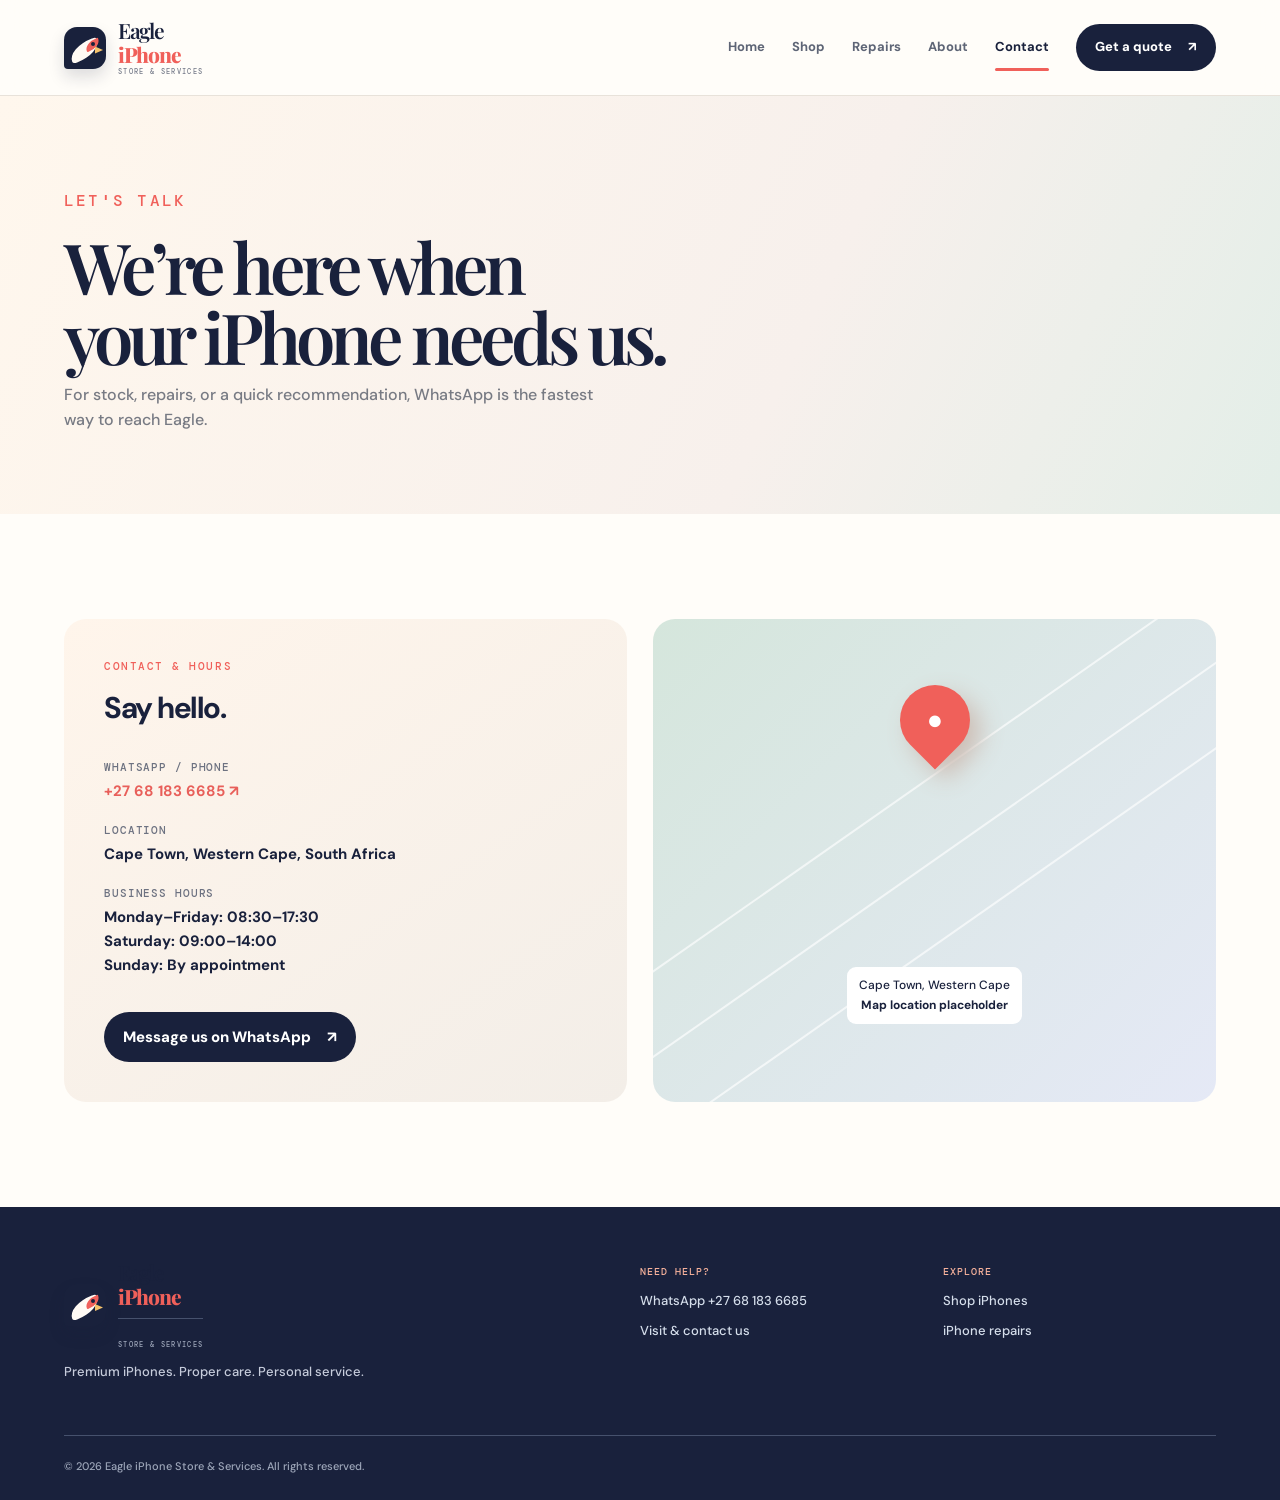
==== contact.html @ 26c49875 "first commit" ====
<!doctype html><html lang="en"><head><meta charset="utf-8"><meta name="viewport" content="width=device-width,initial-scale=1"><meta name="description" content="Contact Eagle iPhone Store & Services on WhatsApp or visit our Johannesburg location."><title>Contact Eagle | Eagle iPhone Store</title><link rel="stylesheet" href="styles.css"></head><body data-page="contact"><div id="header"></div><main><section class="page-hero"><div class="page-hero-inner"><p class="kicker" style="color:var(--blue)">Let's talk</p><h1>We’re here when<br>your iPhone needs us.</h1><p>For stock, repairs, or a quick recommendation, WhatsApp is the fastest way to reach Eagle.</p></div></section><section class="section"><div class="section-inner contact-grid"><article class="contact-card"><p class="kicker" style="color:var(--blue)">Contact & hours</p><h2>Say hello.</h2><dl><dt>WHATSAPP / PHONE</dt><dd><a href="https://wa.me/27681836685" target="_blank" rel="noopener"><span data-phone></span> ↗</a></dd><dt>LOCATION</dt><dd>Johannesburg, Gauteng, South Africa</dd><dt>BUSINESS HOURS</dt><dd>Monday–Friday: 08:30–17:30<br>Saturday: 09:00–14:00<br>Sunday: By appointment</dd></dl><a class="button" style="margin-top:30px" href="https://wa.me/27681836685" target="_blank" rel="noopener">Message us on WhatsApp <span>↗</span></a></article><div class="map-placeholder" role="img" aria-label="Map location placeholder for Eagle iPhone Store in Johannesburg"><div class="pin"><span>●</span></div><p>Johannesburg, Gauteng<br><strong>Map location placeholder</strong></p></div></div></section></main><div id="footer"></div><script src="site-data.js"></script><script src="app.js"></script></body></html>
---- styles.css ----
@import url('https://fonts.googleapis.com/css2?family=DM+Mono:wght@400;500&family=Manrope:wght@400;500;600;700;800&display=swap');
:root{--ink:#07111f;--navy:#0b1b32;--blue:#126cf3;--aqua:#5df0df;--cloud:#f3f6fa;--muted:#687388;--line:#dfe6ef;--white:#fff;--radius:24px;--shadow:0 18px 50px rgba(6,25,53,.1)}*{box-sizing:border-box}html{scroll-behavior:smooth}body{margin:0;background:var(--white);color:var(--ink);font:500 15px/1.6 Manrope,Arial,sans-serif}a{color:inherit;text-decoration:none}img{display:block;max-width:100%}button,select,input,textarea{font:inherit}.site-header{height:82px;display:flex;align-items:center;justify-content:space-between;padding:0 max(5vw,32px);position:sticky;top:0;z-index:10;background:rgba(255,255,255,.9);backdrop-filter:blur(18px);border-bottom:1px solid rgba(223,230,239,.75)}.brand{display:flex;align-items:center;gap:10px;font:800 15px/1 Manrope;letter-spacing:.08em}.brand b{color:var(--blue);font-weight:800}.brand-mark{display:grid;place-items:center;width:30px;height:30px;background:var(--ink);color:var(--white);border-radius:9px;font-weight:800;letter-spacing:0}.site-nav{display:flex;align-items:center;gap:26px;color:#506074;font-size:13px;font-weight:700}.site-nav>a:not(.nav-quote){padding:29px 0;position:relative}.site-nav>a.active{color:var(--ink)}.site-nav>a.active:after{content:"";position:absolute;height:2px;left:0;right:0;bottom:20px;background:var(--blue)}.nav-quote,.button{background:var(--blue);color:#fff;border:0;padding:12px 17px;border-radius:11px;font-weight:800;display:inline-flex;gap:16px;align-items:center;transition:.25s transform,.25s box-shadow}.nav-quote:hover,.button:hover{transform:translateY(-2px);box-shadow:0 11px 22px rgba(18,108,243,.27)}.nav-toggle{display:none;border:0;background:none;font-size:25px}.hero{background:var(--ink);color:#fff;min-height:650px;position:relative;overflow:hidden;padding:clamp(70px,11vw,150px) 5vw}.hero:before{content:"";position:absolute;width:620px;height:620px;border-radius:50%;background:radial-gradient(circle,#126cf3 0,rgba(18,108,243,.12) 38%,transparent 68%);right:-140px;top:-125px}.hero-inner{max-width:1220px;margin:auto;position:relative;display:grid;grid-template-columns:1.05fr .95fr;align-items:center;gap:45px}.hero-copy{max-width:620px}.kicker,.eyebrow{font:500 11px/1.3 'DM Mono',monospace;letter-spacing:.12em;text-transform:uppercase;color:var(--aqua)}h1,h2,h3,p{margin-top:0}h1{font-size:clamp(45px,6.3vw,84px);line-height:1.02;letter-spacing:-.065em;margin:19px 0 23px}h1 em{font-style:normal;color:var(--aqua)}.hero p:not(.kicker){font-size:17px;line-height:1.7;color:#b8c5d6;max-width:500px}.hero-actions{display:flex;gap:12px;flex-wrap:wrap;margin-top:33px}.button.secondary{background:transparent;border:1px solid #4a5a70}.button.secondary:hover{border-color:var(--aqua);box-shadow:none}.hero-visual{height:405px;position:relative}.device{position:absolute;right:7%;top:20px;width:min(285px,65%);height:370px;border:8px solid #1c2d44;border-radius:39px;background:linear-gradient(150deg,#edfcff 0%,#75e6dd 45%,#1677eb 100%);box-shadow:0 30px 60px #020914}.device:before{content:"";position:absolute;width:89px;height:23px;background:#1c2d44;left:50%;transform:translateX(-50%);top:-2px;border-radius:0 0 14px 14px}.device:after{content:"EAGLE";position:absolute;bottom:40px;left:30px;color:#fff;font-size:36px;font-weight:800;letter-spacing:-.1em;opacity:.8}.floating-chip{position:absolute;left:0;bottom:25px;padding:18px 21px;background:rgba(255,255,255,.95);box-shadow:var(--shadow);border-radius:15px;color:var(--ink);font-size:12px}.floating-chip b{display:block;font-size:23px}.section{padding:100px 5vw}.section-inner{max-width:1220px;margin:auto}.section-heading{max-width:610px;margin-bottom:43px}.section-heading h2{font-size:clamp(34px,4vw,54px);line-height:1.06;letter-spacing:-.055em;margin:13px 0}.section-heading p{color:var(--muted);font-size:16px}.product-grid{display:grid;grid-template-columns:repeat(3,1fr);gap:18px}.product-card{border:1px solid var(--line);border-radius:var(--radius);overflow:hidden;background:#fff;transition:.3s transform,.3s box-shadow}.product-card:hover{transform:translateY(-7px);box-shadow:var(--shadow)}.product-image{height:280px;background:#f4f7fa;position:relative;display:grid;place-items:center;overflow:hidden}.product-image img{width:76%;height:76%;object-fit:contain;mix-blend-mode:multiply;transition:transform .4s}.product-card:hover img{transform:scale(1.06)}.condition{position:absolute;top:15px;left:15px;border-radius:30px;padding:6px 10px;background:#fff;color:var(--ink);font:500 10px 'DM Mono',monospace;text-transform:uppercase}.condition.wifionly{background:#fff1d5;color:#885400}.condition.refurbished{background:#e3f9f4;color:#127363}.product-info{padding:20px}.product-info .eyebrow{color:#778398;font-size:10px;margin-bottom:7px}.product-info h3{font-size:20px;letter-spacing:-.04em;margin-bottom:14px}.product-bottom{display:flex;align-items:center;justify-content:space-between}.product-bottom strong{font-size:20px;letter-spacing:-.04em}.product-bottom a,.repair-card a{color:var(--blue);font-size:12px;font-weight:800}.product-bottom span,.repair-card span:not(.repair-icon){font-size:16px}.text-link{font-size:13px;font-weight:800;color:var(--blue)}.center-link{text-align:center;margin-top:35px}.dark-band{background:var(--navy);color:#fff}.highlight-grid{display:grid;grid-template-columns:repeat(3,1fr);gap:20px}.highlight{border-top:1px solid #5c6b7f;padding-top:21px}.highlight .number{color:var(--aqua);font:500 13px 'DM Mono',monospace}.highlight h3{font-size:19px;margin:12px 0 8px}.highlight p{color:#afbdcf;margin:0}.page-hero{padding:91px 5vw 65px;background:var(--cloud)}.page-hero-inner{max-width:1220px;margin:auto}.page-hero h1{font-size:clamp(44px,5.5vw,70px);margin-bottom:10px}.page-hero p{max-width:560px;color:var(--muted);font-size:16px}.shop-controls{display:flex;justify-content:space-between;gap:15px;margin-bottom:28px;flex-wrap:wrap}.filters{display:flex;gap:10px}.filters select{border:1px solid var(--line);border-radius:10px;background:#fff;padding:11px 34px 11px 13px;color:var(--ink);font-size:13px}.repair-grid{display:grid;grid-template-columns:repeat(3,1fr);gap:18px}.repair-card{border:1px solid var(--line);border-radius:20px;padding:28px;transition:.25s}.repair-card:hover{border-color:#9dbff8;box-shadow:var(--shadow);transform:translateY(-4px)}.repair-icon{display:grid;place-items:center;width:44px;height:44px;border-radius:13px;background:#e9f2ff;color:var(--blue);font-size:24px;margin-bottom:25px}.repair-card h3{font-size:19px;letter-spacing:-.04em;margin-bottom:9px}.repair-card p{color:var(--muted);font-size:13px;margin-bottom:21px}.quote-panel{display:grid;grid-template-columns:.84fr 1.16fr;gap:50px;border-radius:28px;padding:clamp(28px,5vw,65px);background:linear-gradient(135deg,#e5f6ff,#f4fbff);position:relative;overflow:hidden}.quote-panel:after{content:"";position:absolute;width:330px;height:330px;border-radius:50%;background:rgba(93,240,223,.32);right:-130px;bottom:-180px}.quote-copy{position:relative;z-index:1}.quote-copy h2{font-size:clamp(32px,3.5vw,47px);line-height:1.06;letter-spacing:-.06em;margin:15px 0}.quote-copy p{color:#52627a}.quote-form{position:relative;z-index:1;background:#fff;border-radius:20px;padding:27px;box-shadow:0 15px 35px rgba(11,45,86,.1)}.form-grid{display:grid;grid-template-columns:1fr 1fr;gap:14px}.field{display:grid;gap:6px;margin-bottom:14px}.field.full{grid-column:1/-1}.field label{font-size:11px;font-weight:800;text-transform:uppercase;letter-spacing:.08em}.field input,.field select,.field textarea{width:100%;border:1px solid #dce4ee;background:#fff;border-radius:9px;padding:11px 12px;color:var(--ink);outline:none}.field textarea{resize:vertical;min-height:82px}.field input:focus,.field select:focus,.field textarea:focus{border-color:var(--blue);box-shadow:0 0 0 3px #e7f0ff}.quote-form .button{width:100%;justify-content:center;cursor:pointer}.form-notice{margin:12px 0 0;text-align:center;color:#167365;font-size:12px;font-weight:800}.about-grid{display:grid;grid-template-columns:1fr 1fr;gap:70px;align-items:center}.story-visual{min-height:390px;border-radius:28px;background:linear-gradient(145deg,#0c203b,#164f97);position:relative;overflow:hidden}.story-visual:before{content:"";position:absolute;width:240px;height:420px;right:20%;top:55px;border:8px solid #2c4e79;border-radius:36px;background:linear-gradient(150deg,#b9ffe9,#0982e5);transform:rotate(12deg);box-shadow:25px 20px 50px rgba(0,0,0,.3)}.story-visual:after{content:"EST.\A 2022";white-space:pre;position:absolute;bottom:32px;left:32px;color:var(--aqua);font:500 13px/1.4 'DM Mono',monospace}.check-list{list-style:none;padding:0;margin:25px 0}.check-list li{margin:12px 0;color:var(--muted)}.check-list li:before{content:"✓";font-weight:800;color:var(--blue);margin-right:10px}.contact-grid{display:grid;grid-template-columns:1fr 1fr;gap:26px}.contact-card,.map-placeholder{border-radius:25px;padding:40px;background:var(--cloud)}.contact-card h2{font-size:30px;letter-spacing:-.05em}.contact-card dl{margin:28px 0 0}.contact-card dt{color:var(--muted);font:500 11px 'DM Mono',monospace;letter-spacing:.08em;margin-top:20px}.contact-card dd{margin:5px 0;font-weight:700}.contact-card dd a{color:var(--blue)}.map-placeholder{background:linear-gradient(135deg,#dbe9ee,#edf4f0);min-height:420px;display:grid;place-items:center;text-align:center;position:relative;overflow:hidden}.map-placeholder:before{content:"";width:160%;height:2px;background:#fff;transform:rotate(-35deg);position:absolute;box-shadow:0 70px 0 #fff,0 -70px 0 #fff;opacity:.65}.pin{z-index:1;width:70px;height:70px;border-radius:50% 50% 50% 0;background:var(--blue);color:#fff;display:grid;place-items:center;font-size:27px;transform:rotate(-45deg);box-shadow:0 15px 25px #aab}.pin span{transform:rotate(45deg)}.map-placeholder p{z-index:1;background:#fff;padding:9px 12px;border-radius:9px;font-size:12px;margin-top:160px}.site-footer{background:#07111f;color:#fff;padding:55px 5vw 25px;display:grid;grid-template-columns:2fr 1fr 1fr;gap:30px}.site-footer p{color:#94a4b9;font-size:13px;margin:14px 0}.site-footer a:not(.brand){display:block;color:#d5deeb;margin:9px 0;font-size:13px}.footer-label{font:500 10px 'DM Mono',monospace!important;letter-spacing:.1em;color:var(--aqua)!important;margin:3px 0 13px!important}.site-footer small{grid-column:1/-1;border-top:1px solid #26364c;padding-top:22px;color:#718197;font-size:11px;margin-top:8px}@media(max-width:780px){.site-header{height:68px;padding:0 22px}.nav-toggle{display:block}.site-nav{display:none;position:absolute;top:68px;left:0;right:0;padding:15px 22px 22px;background:#fff;box-shadow:0 12px 20px #00000010;align-items:stretch;gap:0}.site-nav.open{display:flex;flex-direction:column}.site-nav>a:not(.nav-quote){padding:12px 0}.site-nav>a.active:after{display:none}.nav-quote{margin-top:8px;justify-content:center}.hero{min-height:auto;padding:75px 22px 45px}.hero-inner,.quote-panel,.about-grid,.contact-grid{grid-template-columns:1fr;gap:30px}.hero-visual{height:280px}.device{height:260px;width:185px;right:13%;border-radius:28px}.floating-chip{bottom:10px;padding:13px}.product-grid,.repair-grid{grid-template-columns:repeat(2,1fr);gap:12px}.product-image{height:200px}.product-info{padding:15px}.product-info h3{font-size:17px}.product-bottom{align-items:flex-start;gap:7px;flex-direction:column}.section{padding:65px 22px}.page-hero{padding:64px 22px 48px}.highlight-grid{grid-template-columns:1fr;gap:24px}.quote-panel{padding:25px 18px}.form-grid{grid-template-columns:1fr}.field.full{grid-column:auto}.site-footer{padding:42px 22px 20px;grid-template-columns:1fr 1fr}.site-footer>div:first-child{grid-column:1/-1}.story-visual{min-height:300px}.contact-card,.map-placeholder{padding:28px}.map-placeholder{min-height:280px}}@media(max-width:410px){.product-grid,.repair-grid{grid-template-columns:1fr}.product-image{height:240px}.filters{width:100%;display:grid;grid-template-columns:1fr 1fr}.filters select{min-width:0}}
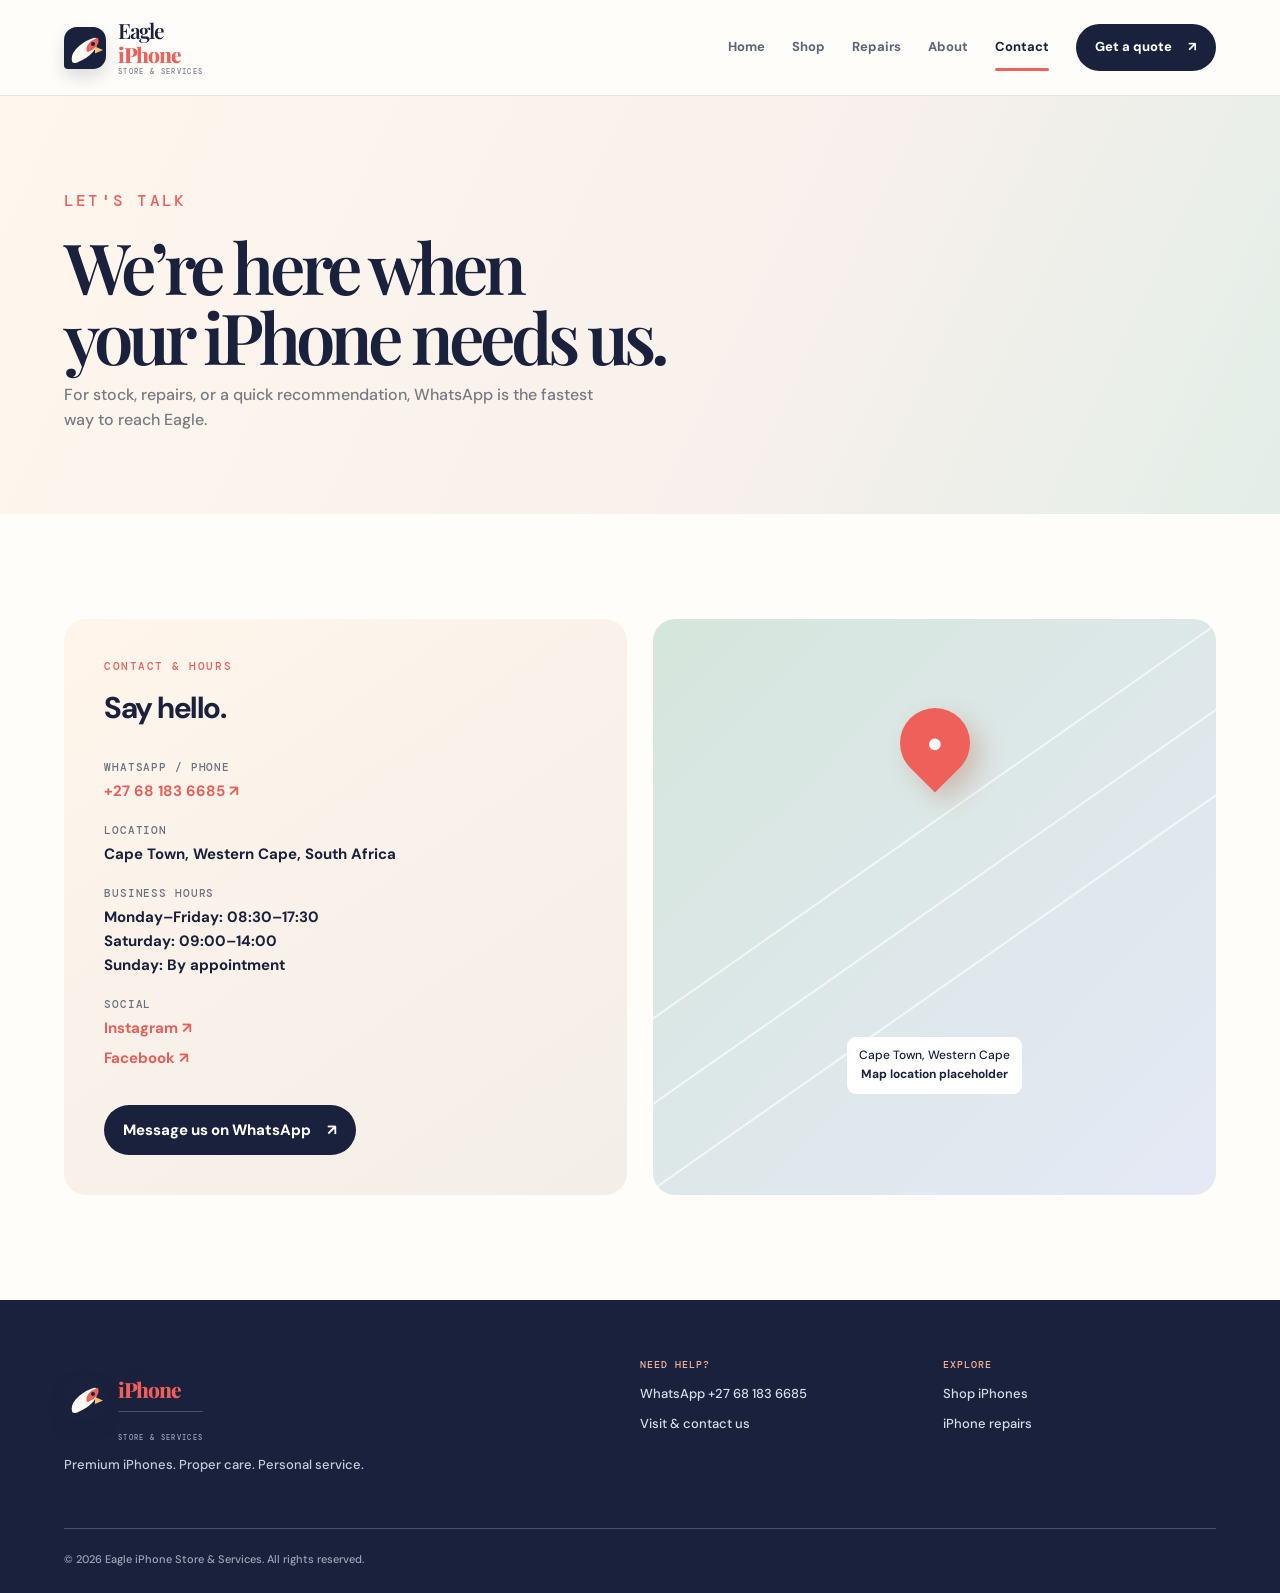
==== commit d0008fa3: "adding the instagram and facebook links and the google sheet link" ====
--- a/contact.html
+++ b/contact.html
@@ -1 +1 @@
-<!doctype html><html lang="en"><head><meta charset="utf-8"><meta name="viewport" content="width=device-width,initial-scale=1"><meta name="description" content="Contact Eagle iPhone Store & Services on WhatsApp or visit our Johannesburg location."><title>Contact Eagle | Eagle iPhone Store</title><link rel="stylesheet" href="styles.css"></head><body data-page="contact"><div id="header"></div><main><section class="page-hero"><div class="page-hero-inner"><p class="kicker" style="color:var(--blue)">Let's talk</p><h1>We’re here when<br>your iPhone needs us.</h1><p>For stock, repairs, or a quick recommendation, WhatsApp is the fastest way to reach Eagle.</p></div></section><section class="section"><div class="section-inner contact-grid"><article class="contact-card"><p class="kicker" style="color:var(--blue)">Contact & hours</p><h2>Say hello.</h2><dl><dt>WHATSAPP / PHONE</dt><dd><a href="https://wa.me/27681836685" target="_blank" rel="noopener"><span data-phone></span> ↗</a></dd><dt>LOCATION</dt><dd>Johannesburg, Gauteng, South Africa</dd><dt>BUSINESS HOURS</dt><dd>Monday–Friday: 08:30–17:30<br>Saturday: 09:00–14:00<br>Sunday: By appointment</dd></dl><a class="button" style="margin-top:30px" href="https://wa.me/27681836685" target="_blank" rel="noopener">Message us on WhatsApp <span>↗</span></a></article><div class="map-placeholder" role="img" aria-label="Map location placeholder for Eagle iPhone Store in Johannesburg"><div class="pin"><span>●</span></div><p>Johannesburg, Gauteng<br><strong>Map location placeholder</strong></p></div></div></section></main><div id="footer"></div><script src="site-data.js"></script><script src="app.js"></script></body></html>
+<!doctype html><html lang="en"><head><meta charset="utf-8"><meta name="viewport" content="width=device-width,initial-scale=1"><meta name="description" content="Contact Eagle iPhone Store & Services on WhatsApp or visit our Johannesburg location."><title>Contact Eagle | Eagle iPhone Store</title><link rel="stylesheet" href="styles.css"></head><body data-page="contact"><div id="header"></div><main><section class="page-hero"><div class="page-hero-inner"><p class="kicker" style="color:var(--blue)">Let's talk</p><h1>We’re here when<br>your iPhone needs us.</h1><p>For stock, repairs, or a quick recommendation, WhatsApp is the fastest way to reach Eagle.</p></div></section><section class="section"><div class="section-inner contact-grid"><article class="contact-card"><p class="kicker" style="color:var(--blue)">Contact & hours</p><h2>Say hello.</h2><dl><dt>WHATSAPP / PHONE</dt><dd><a href="https://wa.me/27681836685" target="_blank" rel="noopener"><span data-phone></span> ↗</a></dd><dt>LOCATION</dt><dd>Johannesburg, Gauteng, South Africa</dd><dt>BUSINESS HOURS</dt><dd>Monday–Friday: 08:30–17:30<br>Saturday: 09:00–14:00<br>Sunday: By appointment</dd><dt>SOCIAL</dt><dd><a href="https://www.instagram.com/katumbaexauce" target="_blank" rel="noopener">Instagram ↗</a></dd><dd style="margin-top:6px"><a href="https://www.facebook.com/share/1BQakWNiMN" target="_blank" rel="noopener">Facebook ↗</a></dd></dl><a class="button" style="margin-top:30px" href="https://wa.me/27681836685" target="_blank" rel="noopener">Message us on WhatsApp <span>↗</span></a></article><div class="map-placeholder" role="img" aria-label="Map location placeholder for Eagle iPhone Store in Johannesburg"><div class="pin"><span>●</span></div><p>Johannesburg, Gauteng<br><strong>Map location placeholder</strong></p></div></div></section></main><div id="footer"></div><script src="site-data.js"></script><script src="app.js"></script></body></html>
